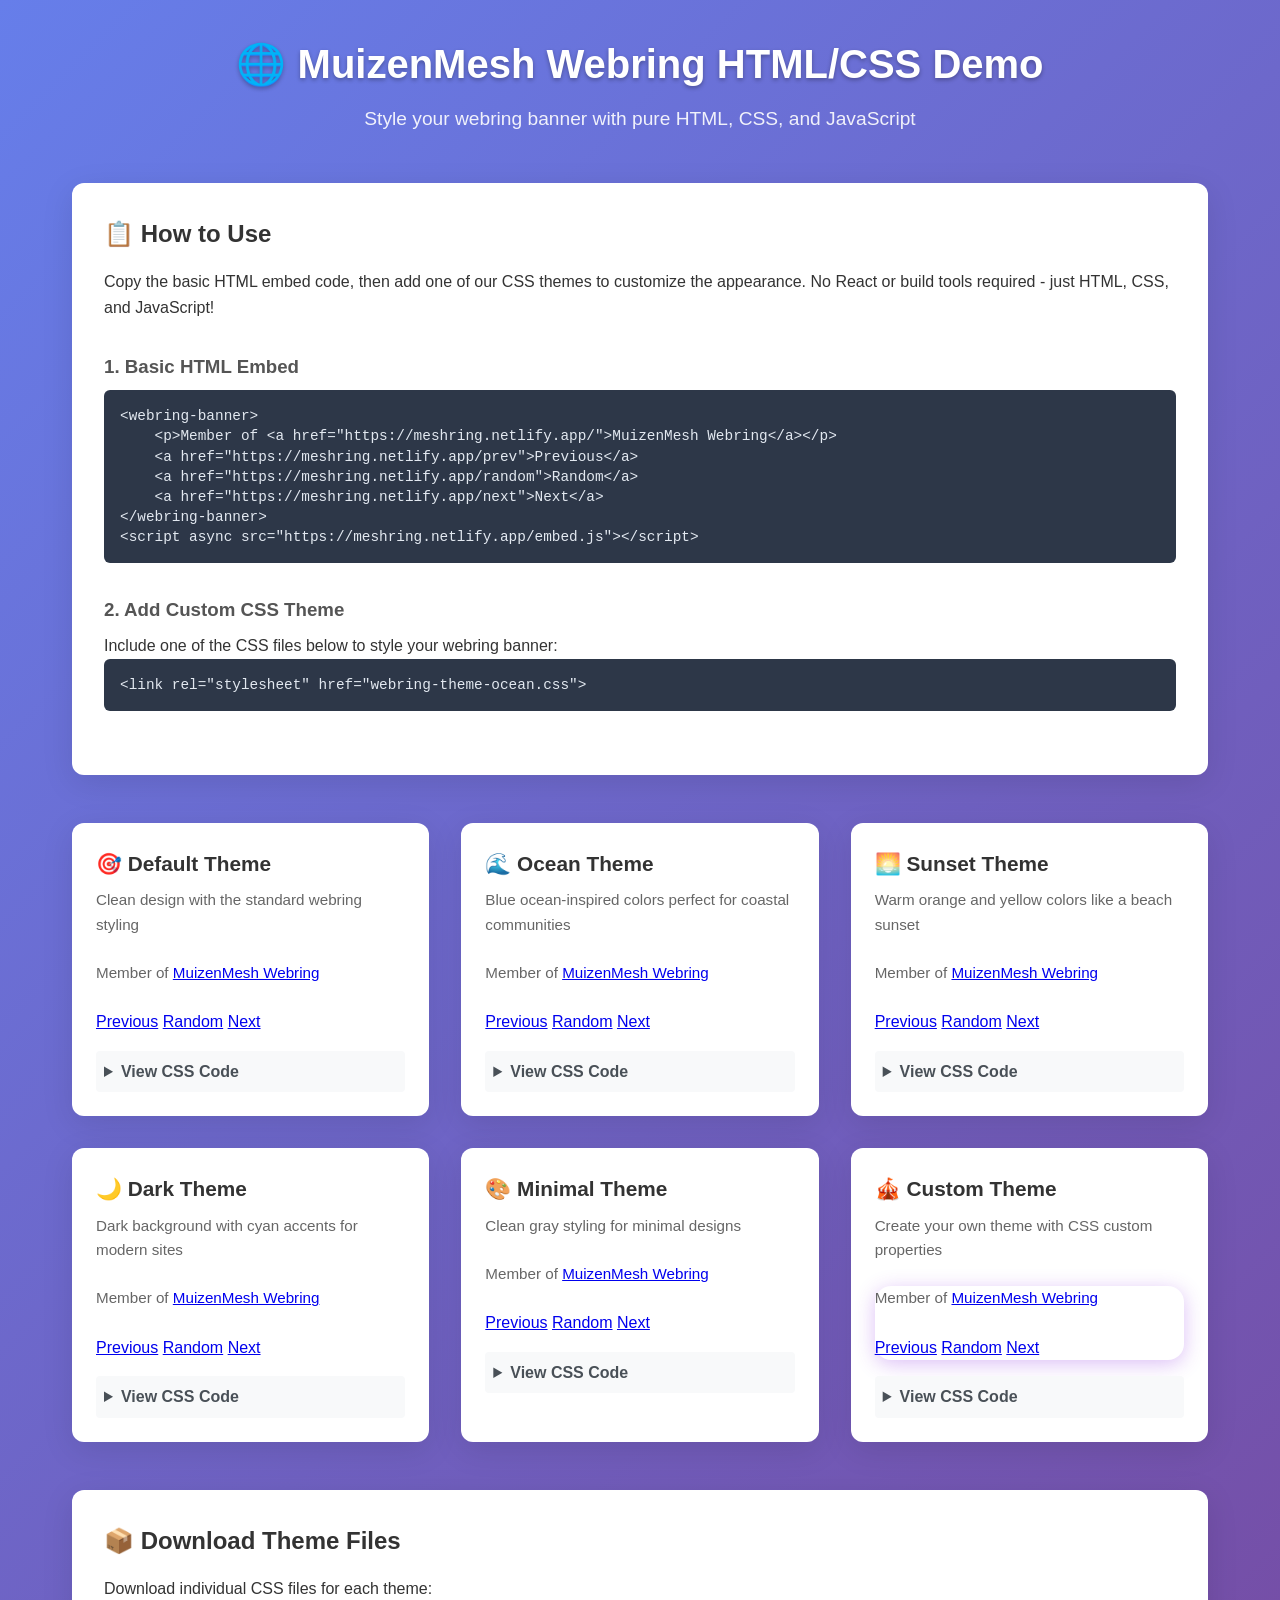
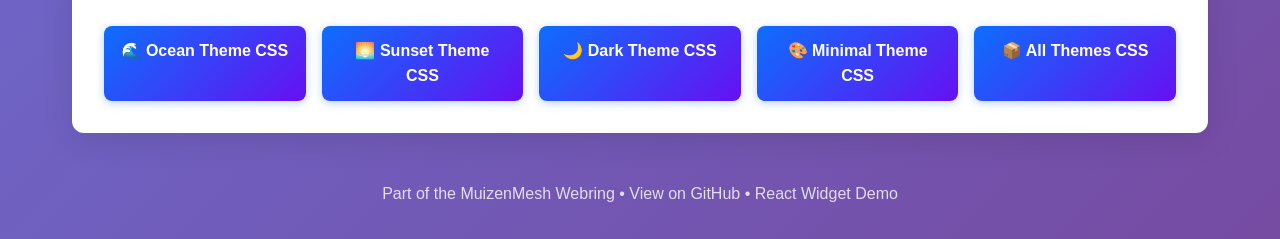
==== html-demo/index.html @ 1a772764 "feat: Add HTML/CSS themes demo for vanilla JS projects - Created comprehensive HTML/CSS demo page wi" ====
<!DOCTYPE html>
<html lang="en">
<head>
    <meta charset="UTF-8">
    <meta name="viewport" content="width=device-width, initial-scale=1.0">
    <title>MuizenMesh Webring HTML/CSS Demo</title>
    <link rel="stylesheet" href="styles.css">
</head>
<body>
    <div class="container">
        <header class="header">
            <h1>🌐 MuizenMesh Webring HTML/CSS Demo</h1>
            <p>Style your webring banner with pure HTML, CSS, and JavaScript</p>
        </header>

        <div class="intro">
            <h2>📋 How to Use</h2>
            <p>
                Copy the basic HTML embed code, then add one of our CSS themes to customize the appearance. 
                No React or build tools required - just HTML, CSS, and JavaScript!
            </p>
            
            <div class="code-block">
                <h3>1. Basic HTML Embed</h3>
                <pre><code>&lt;webring-banner&gt;
    &lt;p&gt;Member of &lt;a href="https://meshring.netlify.app/"&gt;MuizenMesh Webring&lt;/a&gt;&lt;/p&gt;
    &lt;a href="https://meshring.netlify.app/prev"&gt;Previous&lt;/a&gt;
    &lt;a href="https://meshring.netlify.app/random"&gt;Random&lt;/a&gt;
    &lt;a href="https://meshring.netlify.app/next"&gt;Next&lt;/a&gt;
&lt;/webring-banner&gt;
&lt;script async src="https://meshring.netlify.app/embed.js"&gt;&lt;/script&gt;</code></pre>
            </div>

            <div class="code-block">
                <h3>2. Add Custom CSS Theme</h3>
                <p>Include one of the CSS files below to style your webring banner:</p>
                <pre><code>&lt;link rel="stylesheet" href="webring-theme-ocean.css"&gt;</code></pre>
            </div>
        </div>

        <div class="demo-grid">
            <div class="demo-card">
                <h3>🎯 Default Theme</h3>
                <p>Clean design with the standard webring styling</p>
                <div class="widget-container">
                    <webring-banner class="theme-default">
                        <p>Member of <a href="https://meshring.netlify.app/">MuizenMesh Webring</a></p>
                        <a href="https://meshring.netlify.app/prev">Previous</a>
                        <a href="https://meshring.netlify.app/random">Random</a>
                        <a href="https://meshring.netlify.app/next">Next</a>
                    </webring-banner>
                </div>
                <details class="code-details">
                    <summary>View CSS Code</summary>
                    <pre><code>/* No additional CSS needed - uses default styling */</code></pre>
                </details>
            </div>

            <div class="demo-card">
                <h3>🌊 Ocean Theme</h3>
                <p>Blue ocean-inspired colors perfect for coastal communities</p>
                <div class="widget-container">
                    <webring-banner class="theme-ocean">
                        <p>Member of <a href="https://meshring.netlify.app/">MuizenMesh Webring</a></p>
                        <a href="https://meshring.netlify.app/prev">Previous</a>
                        <a href="https://meshring.netlify.app/random">Random</a>
                        <a href="https://meshring.netlify.app/next">Next</a>
                    </webring-banner>
                </div>
                <details class="code-details">
                    <summary>View CSS Code</summary>
                    <pre><code>.theme-ocean {
  --webring-bg: #e3f2fd;
  --webring-border: #90caf9;
  --webring-text: #0d47a1;
  --webring-accent: #1976d2;
}</code></pre>
                </details>
            </div>

            <div class="demo-card">
                <h3>🌅 Sunset Theme</h3>
                <p>Warm orange and yellow colors like a beach sunset</p>
                <div class="widget-container">
                    <webring-banner class="theme-sunset">
                        <p>Member of <a href="https://meshring.netlify.app/">MuizenMesh Webring</a></p>
                        <a href="https://meshring.netlify.app/prev">Previous</a>
                        <a href="https://meshring.netlify.app/random">Random</a>
                        <a href="https://meshring.netlify.app/next">Next</a>
                    </webring-banner>
                </div>
                <details class="code-details">
                    <summary>View CSS Code</summary>
                    <pre><code>.theme-sunset {
  --webring-bg: #fff3e0;
  --webring-border: #ffcc02;
  --webring-text: #e65100;
  --webring-accent: #ff9800;
}</code></pre>
                </details>
            </div>

            <div class="demo-card">
                <h3>🌙 Dark Theme</h3>
                <p>Dark background with cyan accents for modern sites</p>
                <div class="widget-container">
                    <webring-banner class="theme-dark">
                        <p>Member of <a href="https://meshring.netlify.app/">MuizenMesh Webring</a></p>
                        <a href="https://meshring.netlify.app/prev">Previous</a>
                        <a href="https://meshring.netlify.app/random">Random</a>
                        <a href="https://meshring.netlify.app/next">Next</a>
                    </webring-banner>
                </div>
                <details class="code-details">
                    <summary>View CSS Code</summary>
                    <pre><code>.theme-dark {
  --webring-bg: #212529;
  --webring-border: #495057;
  --webring-text: #f8f9fa;
  --webring-accent: #0dcaf0;
}</code></pre>
                </details>
            </div>

            <div class="demo-card">
                <h3>🎨 Minimal Theme</h3>
                <p>Clean gray styling for minimal designs</p>
                <div class="widget-container">
                    <webring-banner class="theme-minimal">
                        <p>Member of <a href="https://meshring.netlify.app/">MuizenMesh Webring</a></p>
                        <a href="https://meshring.netlify.app/prev">Previous</a>
                        <a href="https://meshring.netlify.app/random">Random</a>
                        <a href="https://meshring.netlify.app/next">Next</a>
                    </webring-banner>
                </div>
                <details class="code-details">
                    <summary>View CSS Code</summary>
                    <pre><code>.theme-minimal {
  --webring-bg: #ffffff;
  --webring-border: #e9ecef;
  --webring-text: #6c757d;
  --webring-accent: #343a40;
}</code></pre>
                </details>
            </div>

            <div class="demo-card">
                <h3>🎪 Custom Theme</h3>
                <p>Create your own theme with CSS custom properties</p>
                <div class="widget-container">
                    <webring-banner class="theme-custom">
                        <p>Member of <a href="https://meshring.netlify.app/">MuizenMesh Webring</a></p>
                        <a href="https://meshring.netlify.app/prev">Previous</a>
                        <a href="https://meshring.netlify.app/random">Random</a>
                        <a href="https://meshring.netlify.app/next">Next</a>
                    </webring-banner>
                </div>
                <details class="code-details">
                    <summary>View CSS Code</summary>
                    <pre><code>.theme-custom {
  --webring-bg: #f0f8ff;
  --webring-border: #9370db;
  --webring-text: #4b0082;
  --webring-accent: #8a2be2;
  border-radius: 1rem;
  box-shadow: 0 4px 20px rgba(138, 43, 226, 0.3);
}</code></pre>
                </details>
            </div>
        </div>

        <div class="download-section">
            <h2>📦 Download Theme Files</h2>
            <p>Download individual CSS files for each theme:</p>
            <div class="download-grid">
                <a href="themes/webring-theme-ocean.css" download class="download-btn">🌊 Ocean Theme CSS</a>
                <a href="themes/webring-theme-sunset.css" download class="download-btn">🌅 Sunset Theme CSS</a>
                <a href="themes/webring-theme-dark.css" download class="download-btn">🌙 Dark Theme CSS</a>
                <a href="themes/webring-theme-minimal.css" download class="download-btn">🎨 Minimal Theme CSS</a>
                <a href="themes/webring-all-themes.css" download class="download-btn">📦 All Themes CSS</a>
            </div>
        </div>

        <footer class="footer">
            <p>
                Part of the <a href="https://meshring.netlify.app/">MuizenMesh Webring</a> • 
                <a href="https://github.com/MuizenMesh/webring">View on GitHub</a> •
                <a href="/demo/">React Widget Demo</a>
            </p>
        </footer>
    </div>

    <script src="https://meshring.netlify.app/embed.js"></script>
</body>
</html>
---- html-demo/styles.css ----
/* MuizenMesh Webring HTML/CSS Demo Styles */

* {
    margin: 0;
    padding: 0;
    box-sizing: border-box;
}

body {
    font-family: -apple-system, BlinkMacSystemFont, 'Segoe UI', Roboto, Oxygen, Ubuntu, Cantarell, sans-serif;
    line-height: 1.6;
    color: #333;
    background: linear-gradient(135deg, #667eea 0%, #764ba2 100%);
    min-height: 100vh;
}

.container {
    max-width: 1200px;
    margin: 0 auto;
    padding: 2rem;
}

.header {
    text-align: center;
    margin-bottom: 3rem;
    color: white;
}

.header h1 {
    font-size: 2.5rem;
    margin-bottom: 0.5rem;
    text-shadow: 0 2px 4px rgba(0,0,0,0.3);
}

.header p {
    font-size: 1.2rem;
    opacity: 0.9;
}

.intro {
    background: white;
    border-radius: 12px;
    padding: 2rem;
    margin-bottom: 3rem;
    box-shadow: 0 8px 32px rgba(0,0,0,0.1);
}

.intro h2 {
    margin-bottom: 1rem;
    color: #333;
}

.code-block {
    margin: 2rem 0;
}

.code-block h3 {
    margin-bottom: 0.5rem;
    color: #555;
}

pre {
    background: #2d3748;
    color: #e2e8f0;
    padding: 1rem;
    border-radius: 6px;
    overflow-x: auto;
    font-size: 0.9rem;
    line-height: 1.4;
}

.demo-grid {
    display: grid;
    grid-template-columns: repeat(auto-fit, minmax(350px, 1fr));
    gap: 2rem;
    margin-bottom: 3rem;
}

.demo-card {
    background: white;
    border-radius: 12px;
    padding: 1.5rem;
    box-shadow: 0 8px 32px rgba(0,0,0,0.1);
    transition: transform 0.3s ease, box-shadow 0.3s ease;
}

.demo-card:hover {
    transform: translateY(-4px);
    box-shadow: 0 12px 48px rgba(0,0,0,0.15);
}

.demo-card h3 {
    margin-bottom: 0.5rem;
    color: #333;
    font-size: 1.3rem;
}

.demo-card p {
    margin-bottom: 1.5rem;
    color: #666;
    font-size: 0.95rem;
}

.widget-container {
    margin-bottom: 1rem;
}

.code-details {
    margin-top: 1rem;
}

.code-details summary {
    cursor: pointer;
    padding: 0.5rem;
    background: #f8f9fa;
    border-radius: 4px;
    font-weight: 600;
    color: #495057;
}

.code-details pre {
    margin-top: 0.5rem;
    font-size: 0.8rem;
}

.download-section {
    background: white;
    border-radius: 12px;
    padding: 2rem;
    margin-bottom: 3rem;
    box-shadow: 0 8px 32px rgba(0,0,0,0.1);
}

.download-section h2 {
    margin-bottom: 1rem;
    color: #333;
}

.download-grid {
    display: grid;
    grid-template-columns: repeat(auto-fit, minmax(200px, 1fr));
    gap: 1rem;
    margin-top: 1.5rem;
}

.download-btn {
    display: inline-block;
    padding: 0.75rem 1rem;
    background: linear-gradient(135deg, #0d6efd, #6610f2);
    color: white;
    text-decoration: none;
    border-radius: 8px;
    font-weight: 600;
    text-align: center;
    transition: all 0.3s ease;
    box-shadow: 0 2px 8px rgba(13, 110, 253, 0.3);
}

.download-btn:hover {
    transform: translateY(-2px);
    box-shadow: 0 4px 16px rgba(13, 110, 253, 0.4);
    text-decoration: none;
    color: white;
}

.footer {
    text-align: center;
    color: white;
    opacity: 0.8;
    margin-top: 3rem;
}

.footer a {
    color: white;
    text-decoration: none;
    font-weight: 500;
}

.footer a:hover {
    text-decoration: underline;
}

/* Webring Banner Theme Styles */

/* Ocean Theme */
.theme-ocean {
    --webring-bg: #e3f2fd;
    --webring-border: #90caf9;
    --webring-text: #0d47a1;
    --webring-accent: #1976d2;
}

/* Sunset Theme */
.theme-sunset {
    --webring-bg: #fff3e0;
    --webring-border: #ffcc02;
    --webring-text: #e65100;
    --webring-accent: #ff9800;
}

/* Dark Theme */
.theme-dark {
    --webring-bg: #212529;
    --webring-border: #495057;
    --webring-text: #f8f9fa;
    --webring-accent: #0dcaf0;
}

/* Minimal Theme */
.theme-minimal {
    --webring-bg: #ffffff;
    --webring-border: #e9ecef;
    --webring-text: #6c757d;
    --webring-accent: #343a40;
}

/* Custom Theme */
.theme-custom {
    --webring-bg: #f0f8ff;
    --webring-border: #9370db;
    --webring-text: #4b0082;
    --webring-accent: #8a2be2;
    border-radius: 1rem !important;
    box-shadow: 0 4px 20px rgba(138, 43, 226, 0.3) !important;
}

/* Apply theme variables to webring banner */
webring-banner {
    display: block;
    margin: 1rem 0;
}

/* Override default webring banner styles with CSS custom properties */
webring-banner .webring-banner {
    background-color: var(--webring-bg, #FFF) !important;
    border-color: var(--webring-border, #DDD) !important;
    color: var(--webring-text, #333) !important;
}

webring-banner .webring-banner__title a {
    color: var(--webring-accent, #7b16ff) !important;
}

webring-banner .webring-banner__link {
    color: var(--webring-accent, #00ad9f) !important;
}

webring-banner .webring-banner__info {
    border-color: var(--webring-border, #DDD) !important;
    color: var(--webring-text, #666) !important;
}

webring-banner .webring-banner__info:hover {
    color: var(--webring-accent, #0d6efd) !important;
    border-color: var(--webring-accent, #0d6efd) !important;
}

/* Responsive adjustments */
@media (max-width: 768px) {
    .container {
        padding: 1rem;
    }
    
    .header h1 {
        font-size: 2rem;
    }
    
    .demo-grid {
        grid-template-columns: 1fr;
        gap: 1.5rem;
    }
    
    .download-grid {
        grid-template-columns: 1fr;
    }
}
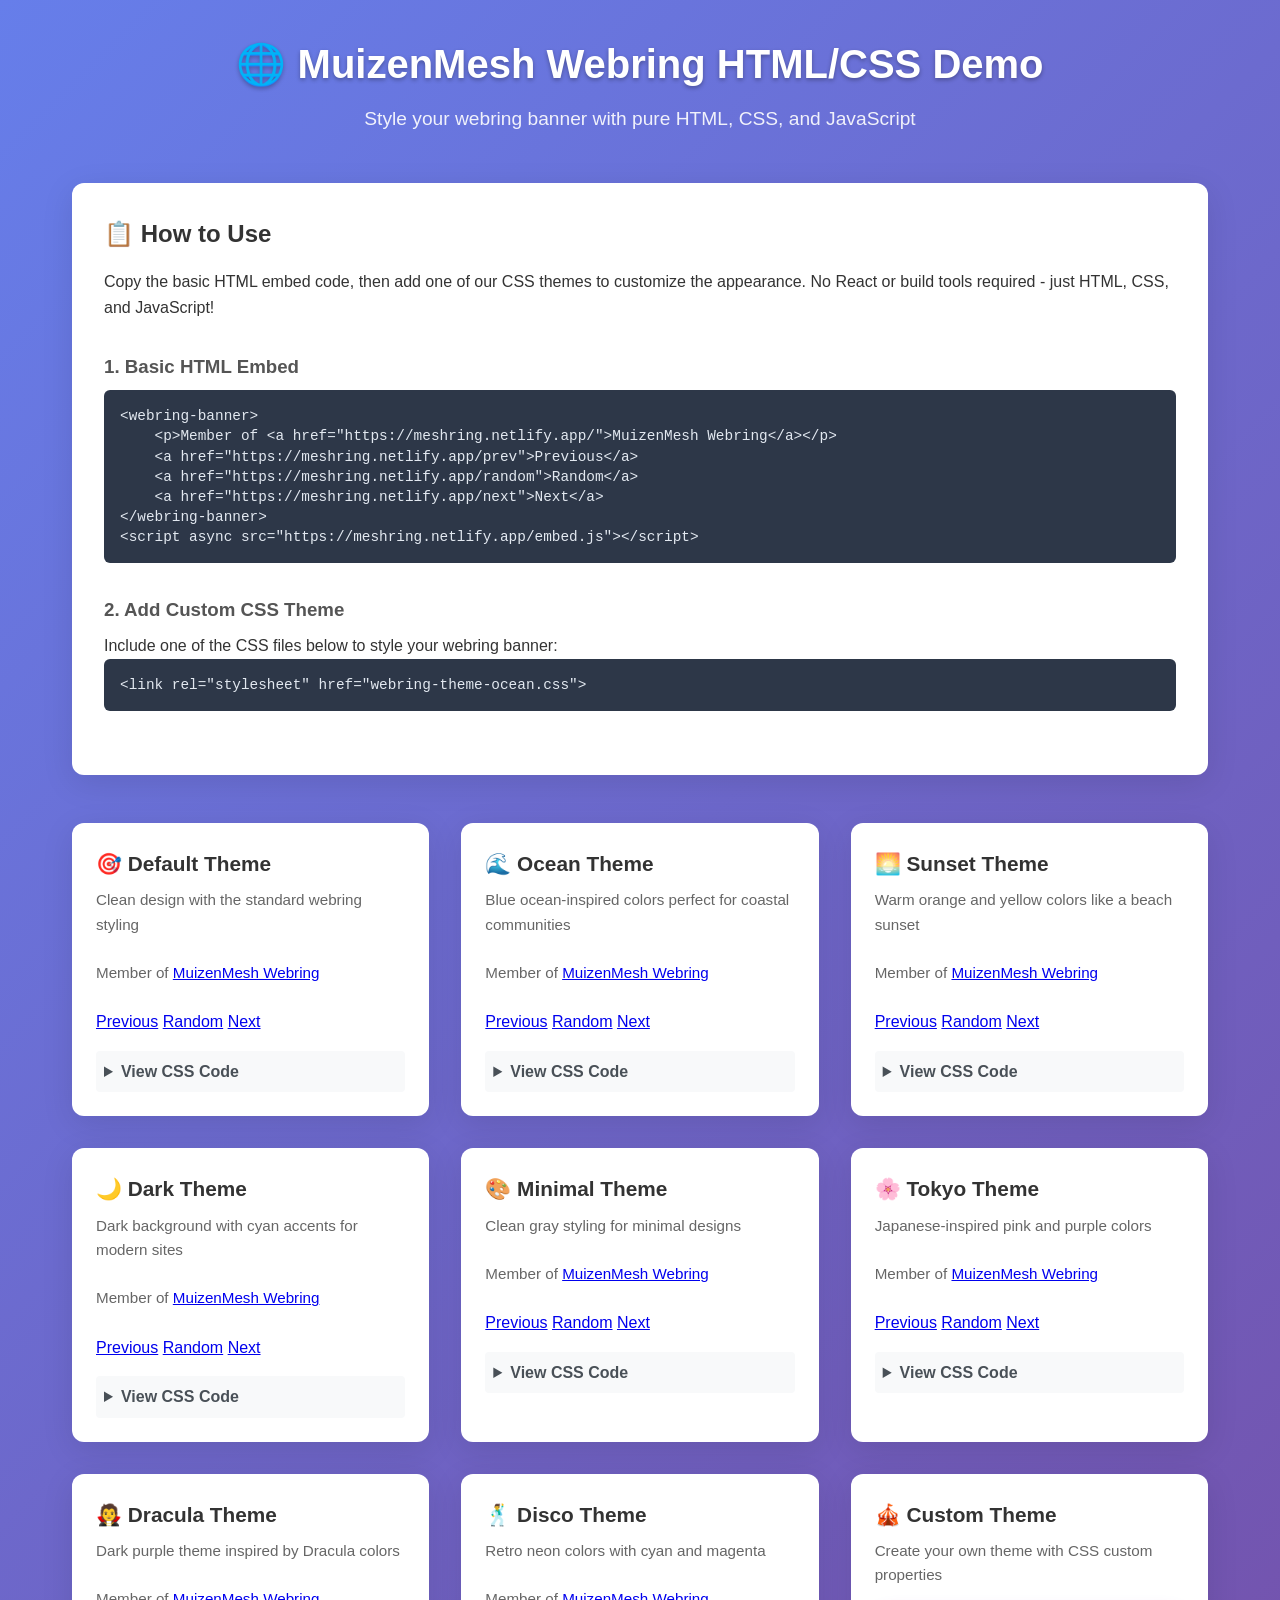
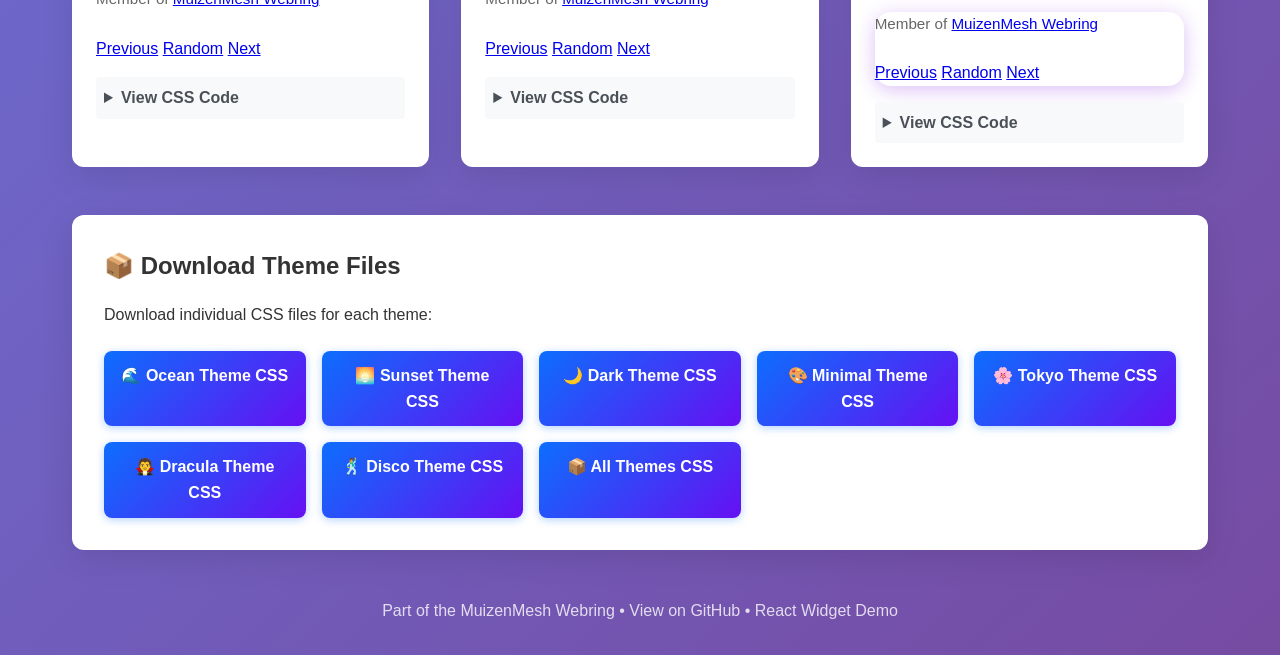
==== commit a64842d4: "feat: Add new themes (tokyo, dracula, disco) to vanilla CSS version - Added tokyo, dracula, and disc" ====
--- a/html-demo/index.html
+++ b/html-demo/index.html
@@ -145,6 +145,72 @@
             </div>
 
             <div class="demo-card">
+                <h3>🌸 Tokyo Theme</h3>
+                <p>Japanese-inspired pink and purple colors</p>
+                <div class="widget-container">
+                    <webring-banner class="theme-tokyo">
+                        <p>Member of <a href="https://meshring.netlify.app/">MuizenMesh Webring</a></p>
+                        <a href="https://meshring.netlify.app/prev">Previous</a>
+                        <a href="https://meshring.netlify.app/random">Random</a>
+                        <a href="https://meshring.netlify.app/next">Next</a>
+                    </webring-banner>
+                </div>
+                <details class="code-details">
+                    <summary>View CSS Code</summary>
+                    <pre><code>.theme-tokyo {
+  --webring-bg: #fef7f0;
+  --webring-border: #ff6b9d;
+  --webring-text: #2d1b69;
+  --webring-accent: #ff006e;
+}</code></pre>
+                </details>
+            </div>
+
+            <div class="demo-card">
+                <h3>🧛 Dracula Theme</h3>
+                <p>Dark purple theme inspired by Dracula colors</p>
+                <div class="widget-container">
+                    <webring-banner class="theme-dracula">
+                        <p>Member of <a href="https://meshring.netlify.app/">MuizenMesh Webring</a></p>
+                        <a href="https://meshring.netlify.app/prev">Previous</a>
+                        <a href="https://meshring.netlify.app/random">Random</a>
+                        <a href="https://meshring.netlify.app/next">Next</a>
+                    </webring-banner>
+                </div>
+                <details class="code-details">
+                    <summary>View CSS Code</summary>
+                    <pre><code>.theme-dracula {
+  --webring-bg: #282a36;
+  --webring-border: #6272a4;
+  --webring-text: #f8f8f2;
+  --webring-accent: #bd93f9;
+}</code></pre>
+                </details>
+            </div>
+
+            <div class="demo-card">
+                <h3>🕺 Disco Theme</h3>
+                <p>Retro neon colors with cyan and magenta</p>
+                <div class="widget-container">
+                    <webring-banner class="theme-disco">
+                        <p>Member of <a href="https://meshring.netlify.app/">MuizenMesh Webring</a></p>
+                        <a href="https://meshring.netlify.app/prev">Previous</a>
+                        <a href="https://meshring.netlify.app/random">Random</a>
+                        <a href="https://meshring.netlify.app/next">Next</a>
+                    </webring-banner>
+                </div>
+                <details class="code-details">
+                    <summary>View CSS Code</summary>
+                    <pre><code>.theme-disco {
+  --webring-bg: #1a0033;
+  --webring-border: #ff00ff;
+  --webring-text: #ffffff;
+  --webring-accent: #00ffff;
+}</code></pre>
+                </details>
+            </div>
+
+            <div class="demo-card">
                 <h3>🎪 Custom Theme</h3>
                 <p>Create your own theme with CSS custom properties</p>
                 <div class="widget-container">
@@ -177,6 +243,9 @@
                 <a href="themes/webring-theme-sunset.css" download class="download-btn">🌅 Sunset Theme CSS</a>
                 <a href="themes/webring-theme-dark.css" download class="download-btn">🌙 Dark Theme CSS</a>
                 <a href="themes/webring-theme-minimal.css" download class="download-btn">🎨 Minimal Theme CSS</a>
+                <a href="themes/webring-theme-tokyo.css" download class="download-btn">🌸 Tokyo Theme CSS</a>
+                <a href="themes/webring-theme-dracula.css" download class="download-btn">🧛 Dracula Theme CSS</a>
+                <a href="themes/webring-theme-disco.css" download class="download-btn">🕺 Disco Theme CSS</a>
                 <a href="themes/webring-all-themes.css" download class="download-btn">📦 All Themes CSS</a>
             </div>
         </div>
--- a/html-demo/styles.css
+++ b/html-demo/styles.css
@@ -215,6 +215,30 @@
 }
 
 /* Custom Theme */
+/* Tokyo Theme */
+.theme-tokyo {
+    --webring-bg: #fef7f0;
+    --webring-border: #ff6b9d;
+    --webring-text: #2d1b69;
+    --webring-accent: #ff006e;
+}
+
+/* Dracula Theme */
+.theme-dracula {
+    --webring-bg: #282a36;
+    --webring-border: #6272a4;
+    --webring-text: #f8f8f2;
+    --webring-accent: #bd93f9;
+}
+
+/* Disco Theme */
+.theme-disco {
+    --webring-bg: #1a0033;
+    --webring-border: #ff00ff;
+    --webring-text: #ffffff;
+    --webring-accent: #00ffff;
+}
+
 .theme-custom {
     --webring-bg: #f0f8ff;
     --webring-border: #9370db;
@@ -230,29 +254,42 @@
     margin: 1rem 0;
 }
 
-/* Override default webring banner styles with CSS custom properties */
-webring-banner .webring-banner {
-    background-color: var(--webring-bg, #FFF) !important;
-    border-color: var(--webring-border, #DDD) !important;
-    color: var(--webring-text, #333) !important;
-}
-
-webring-banner .webring-banner__title a {
-    color: var(--webring-accent, #7b16ff) !important;
-}
-
-webring-banner .webring-banner__link {
-    color: var(--webring-accent, #00ad9f) !important;
-}
-
-webring-banner .webring-banner__info {
-    border-color: var(--webring-border, #DDD) !important;
-    color: var(--webring-text, #666) !important;
-}
-
-webring-banner .webring-banner__info:hover {
-    color: var(--webring-accent, #0d6efd) !important;
-    border-color: var(--webring-accent, #0d6efd) !important;
+/* Since webring-banner uses Shadow DOM, we need to pass CSS custom properties */
+/* The web component will read these CSS variables from the host element */
+
+.theme-ocean {
+    --webring-bg: #e3f2fd;
+    --webring-border: #90caf9;
+    --webring-text: #0d47a1;
+    --webring-accent: #1976d2;
+}
+
+.theme-sunset {
+    --webring-bg: #fff3e0;
+    --webring-border: #ffcc02;
+    --webring-text: #e65100;
+    --webring-accent: #ff9800;
+}
+
+.theme-dark {
+    --webring-bg: #212529;
+    --webring-border: #495057;
+    --webring-text: #f8f9fa;
+    --webring-accent: #0dcaf0;
+}
+
+.theme-minimal {
+    --webring-bg: #ffffff;
+    --webring-border: #e9ecef;
+    --webring-text: #6c757d;
+    --webring-accent: #343a40;
+}
+
+.theme-custom {
+    --webring-bg: #f0f8ff;
+    --webring-border: #9370db;
+    --webring-text: #4b0082;
+    --webring-accent: #8a2be2;
 }
 
 /* Responsive adjustments */
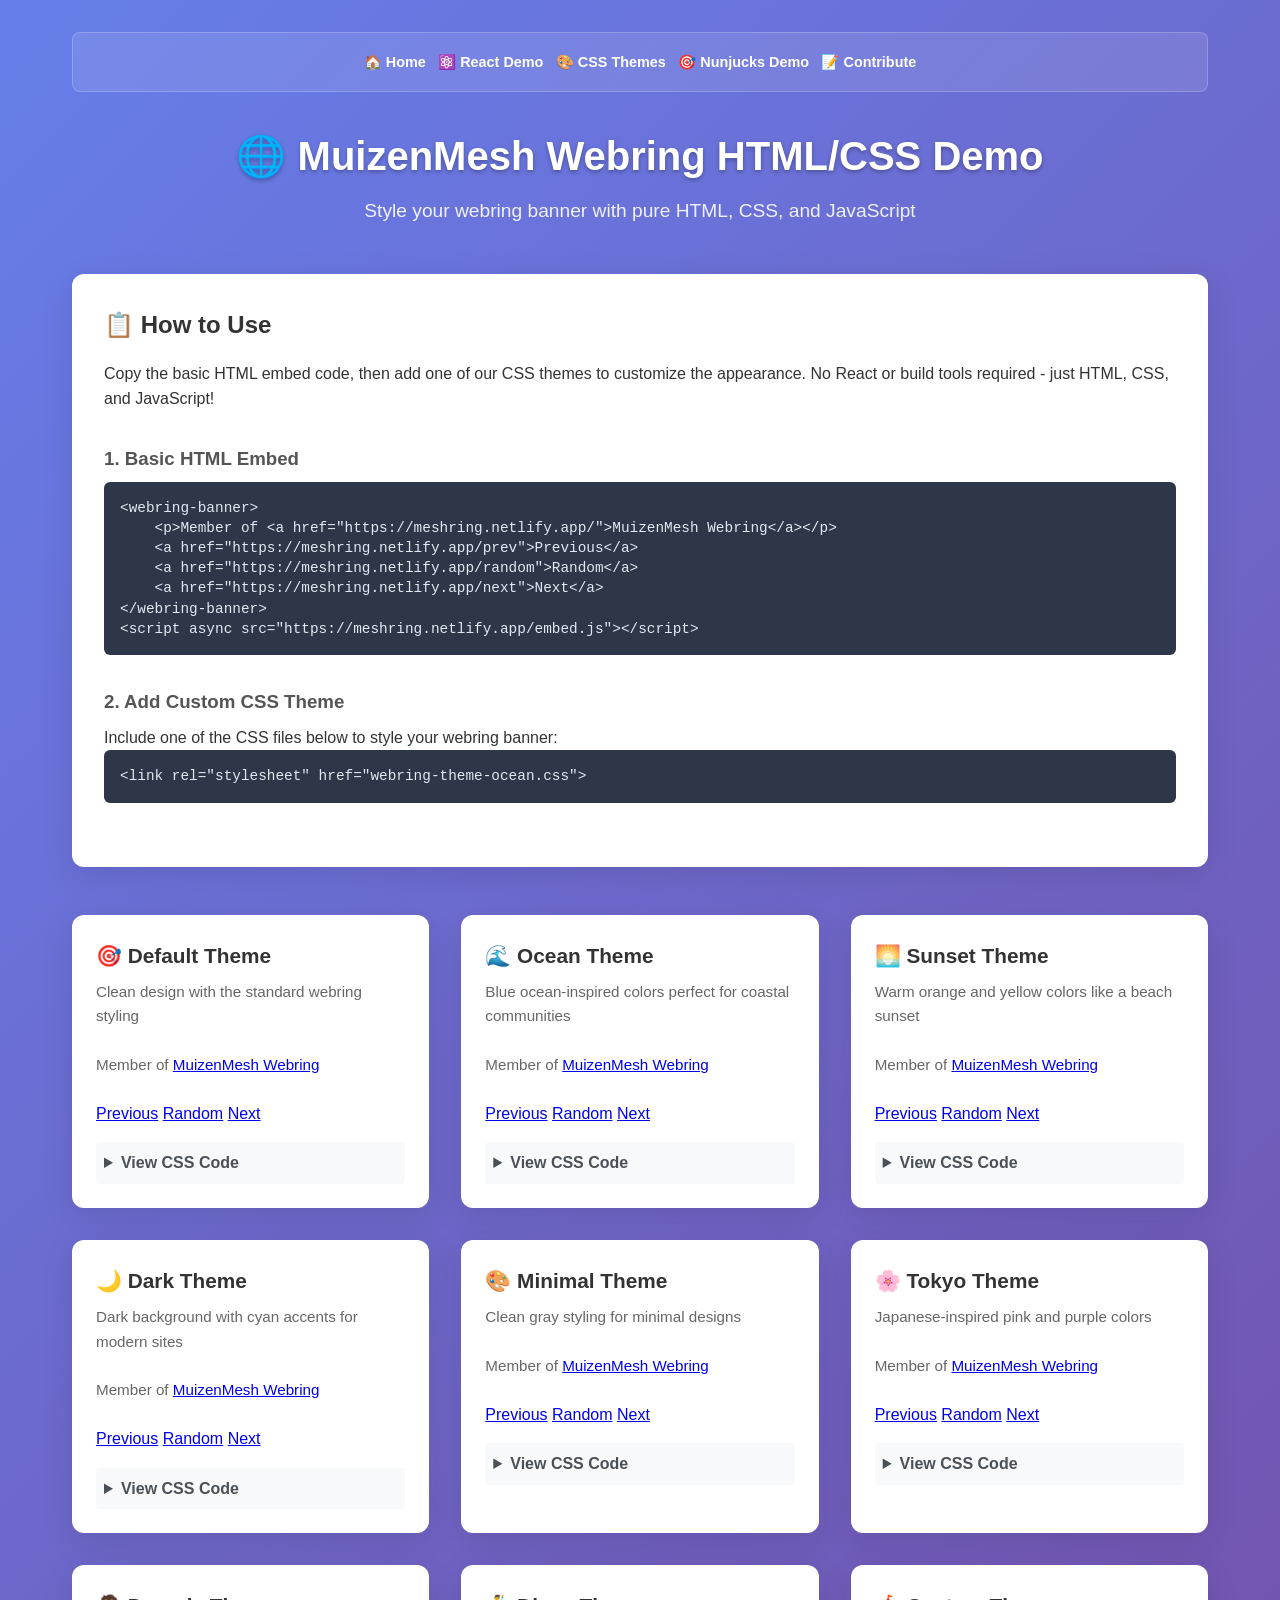
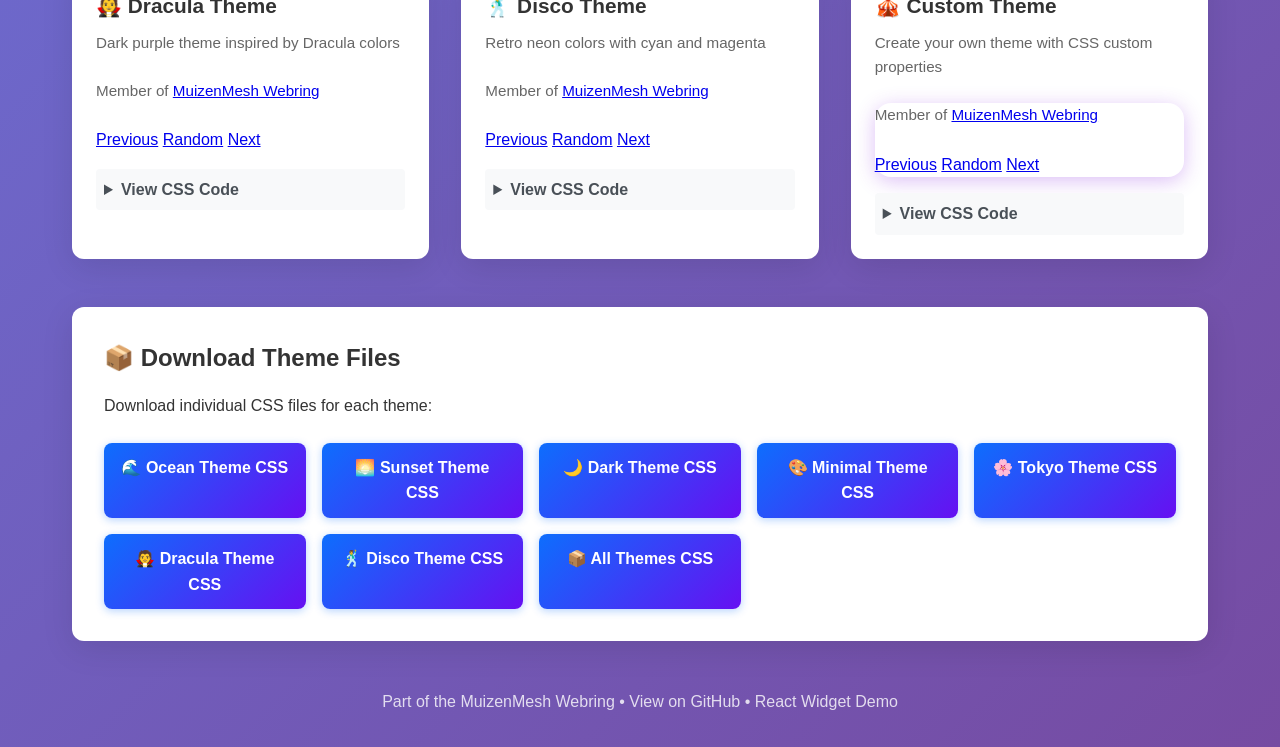
==== commit 734485c5: "feat: Add consistent navigation to both demo pages - Added site navbar to React widget demo (demo/in" ====
--- a/html-demo/index.html
+++ b/html-demo/index.html
@@ -8,6 +8,14 @@
 </head>
 <body>
     <div class="container">
+        <nav class="main-nav" style="text-align: center; margin-bottom: 2rem; padding: 1rem; background: rgba(255,255,255,0.1); border-radius: 0.5rem; border: 1px solid rgba(255,255,255,0.2);">
+            <a href="/" style="margin: 0 0.25rem; text-decoration: none; font-weight: 600; color: white; font-size: 0.9rem;">🏠 Home</a>
+            <a href="/demo/" style="margin: 0 0.25rem; text-decoration: none; font-weight: 600; color: white; font-size: 0.9rem;">⚛️ React Demo</a>
+            <a href="/html-css-demo/" style="margin: 0 0.25rem; text-decoration: none; font-weight: 600; color: white; font-size: 0.9rem;">🎨 CSS Themes</a>
+            <a href="/nunjucks-demo/" style="margin: 0 0.25rem; text-decoration: none; font-weight: 600; color: white; font-size: 0.9rem;">🎯 Nunjucks Demo</a>
+            <a href="https://github.com/MuizenMesh/webring" style="margin: 0 0.25rem; text-decoration: none; font-weight: 600; color: white; font-size: 0.9rem;" target="_blank">📝 Contribute</a>
+        </nav>
+        
         <header class="header">
             <h1>🌐 MuizenMesh Webring HTML/CSS Demo</h1>
             <p>Style your webring banner with pure HTML, CSS, and JavaScript</p>
